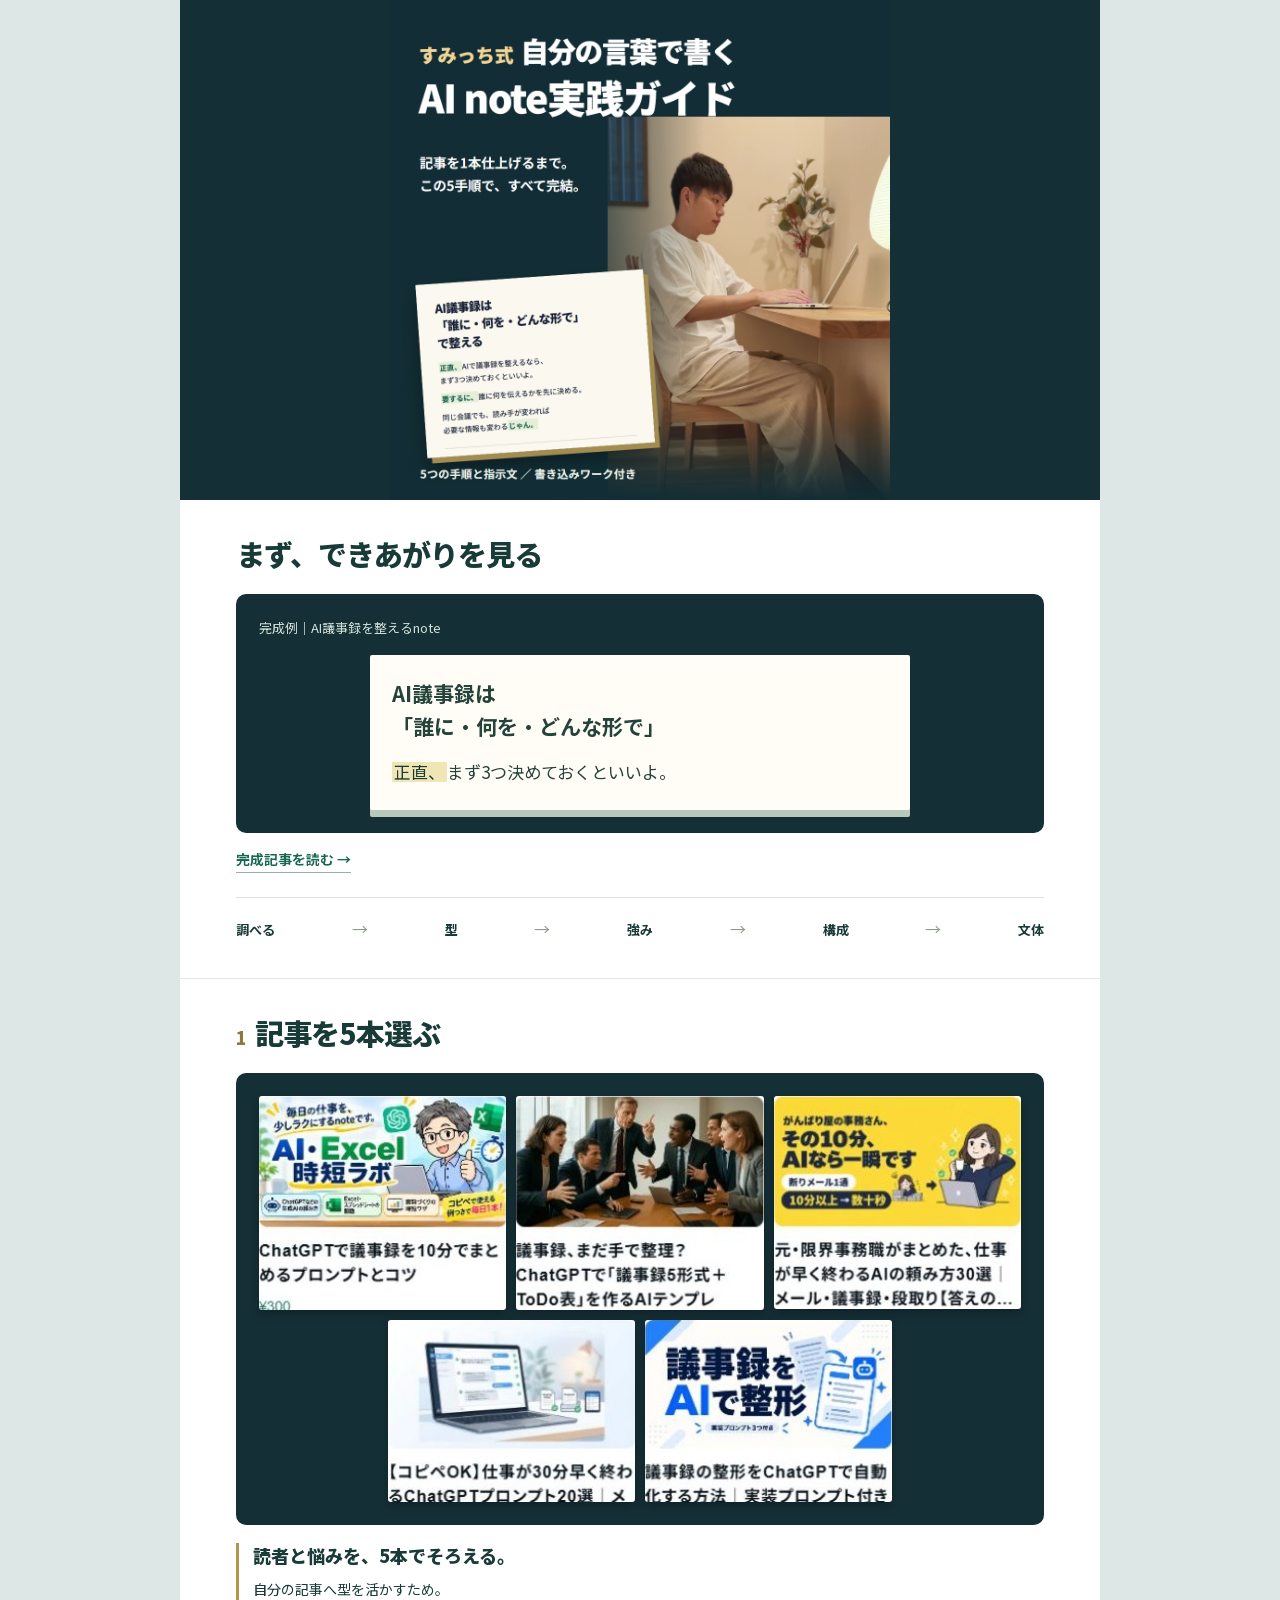
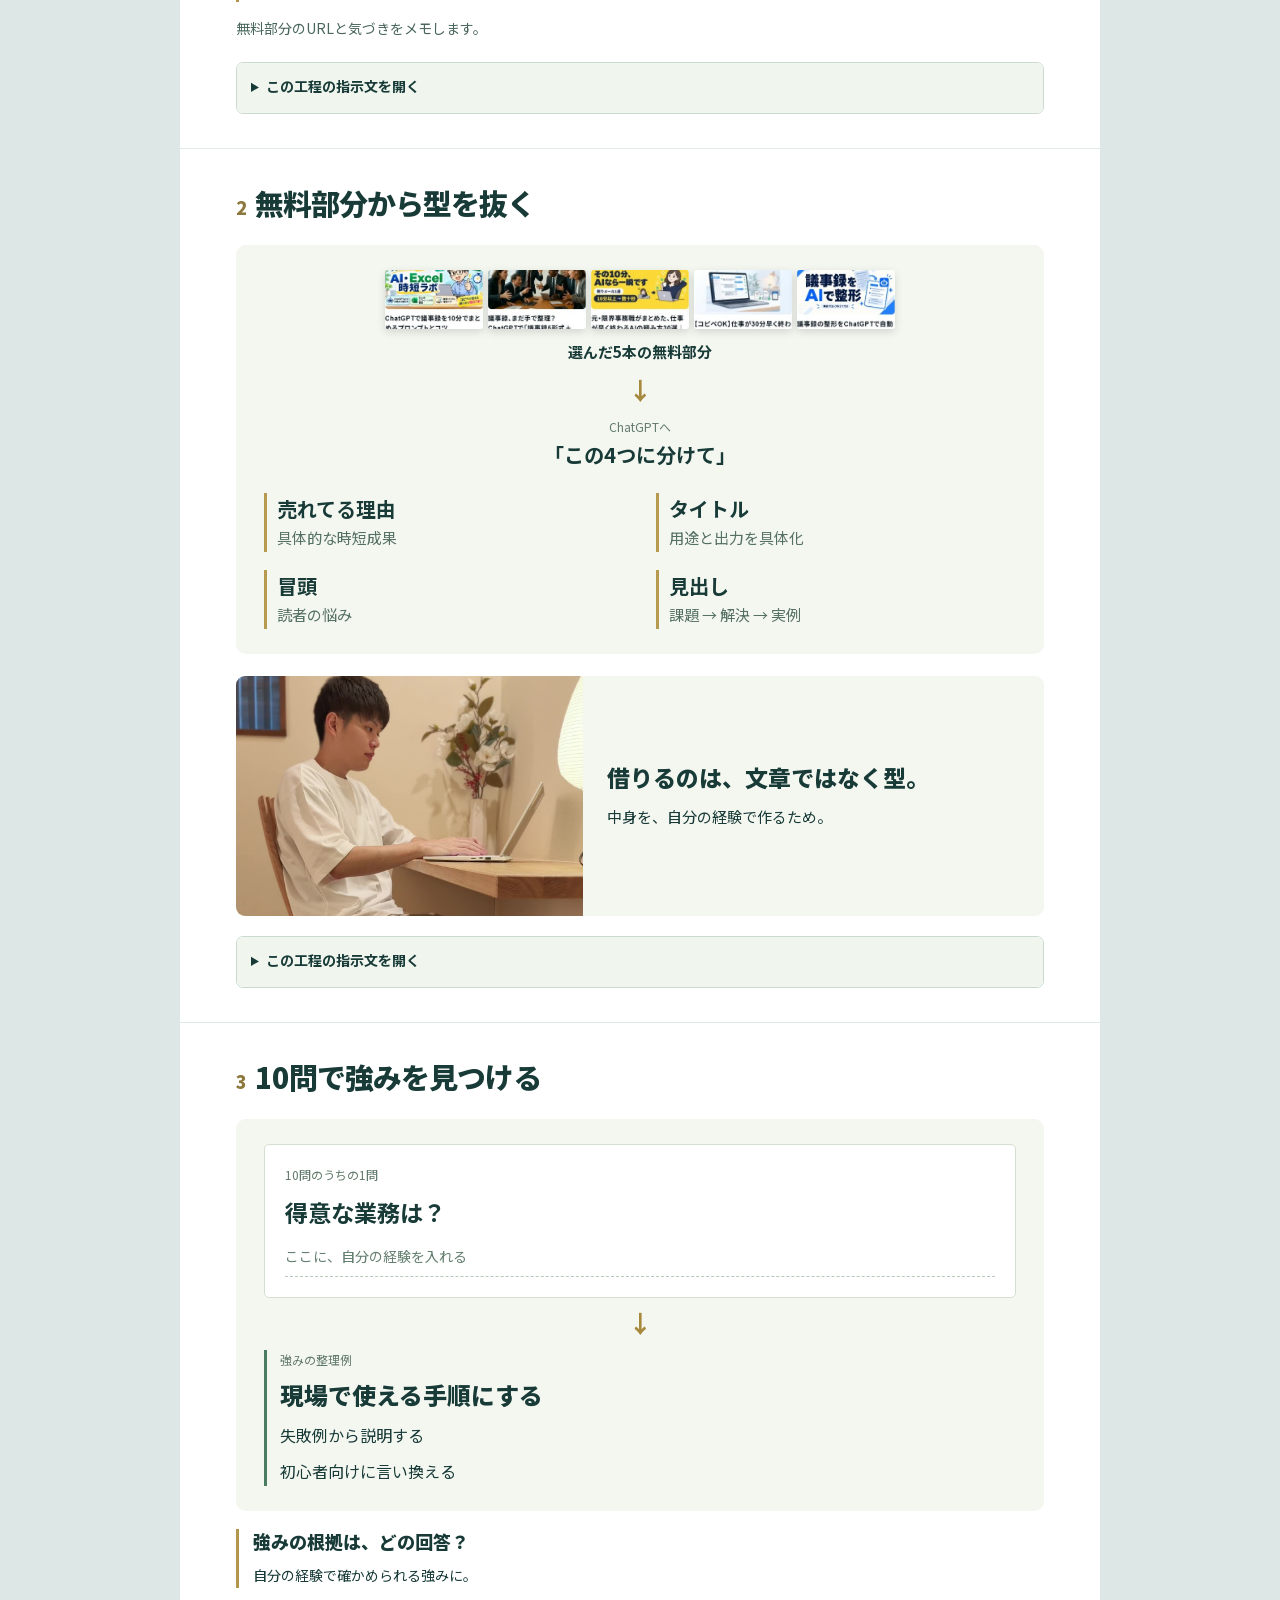
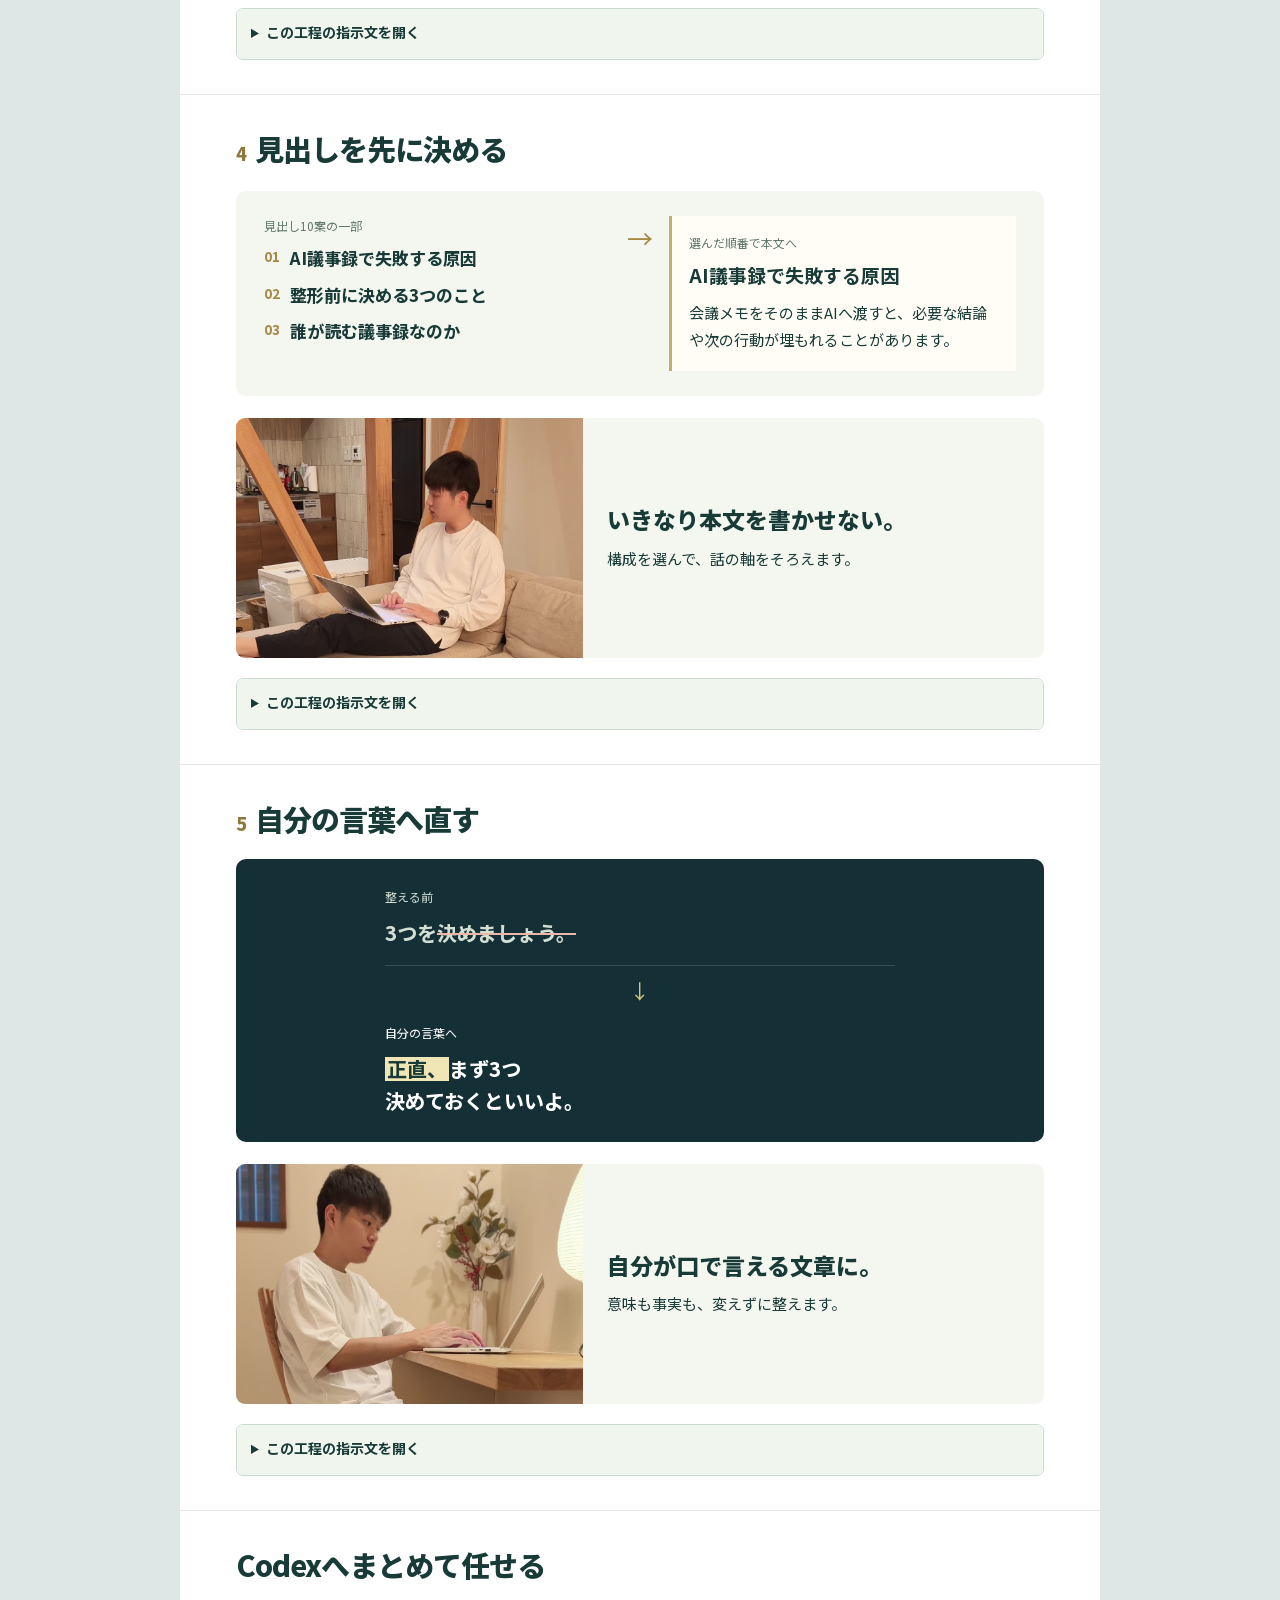
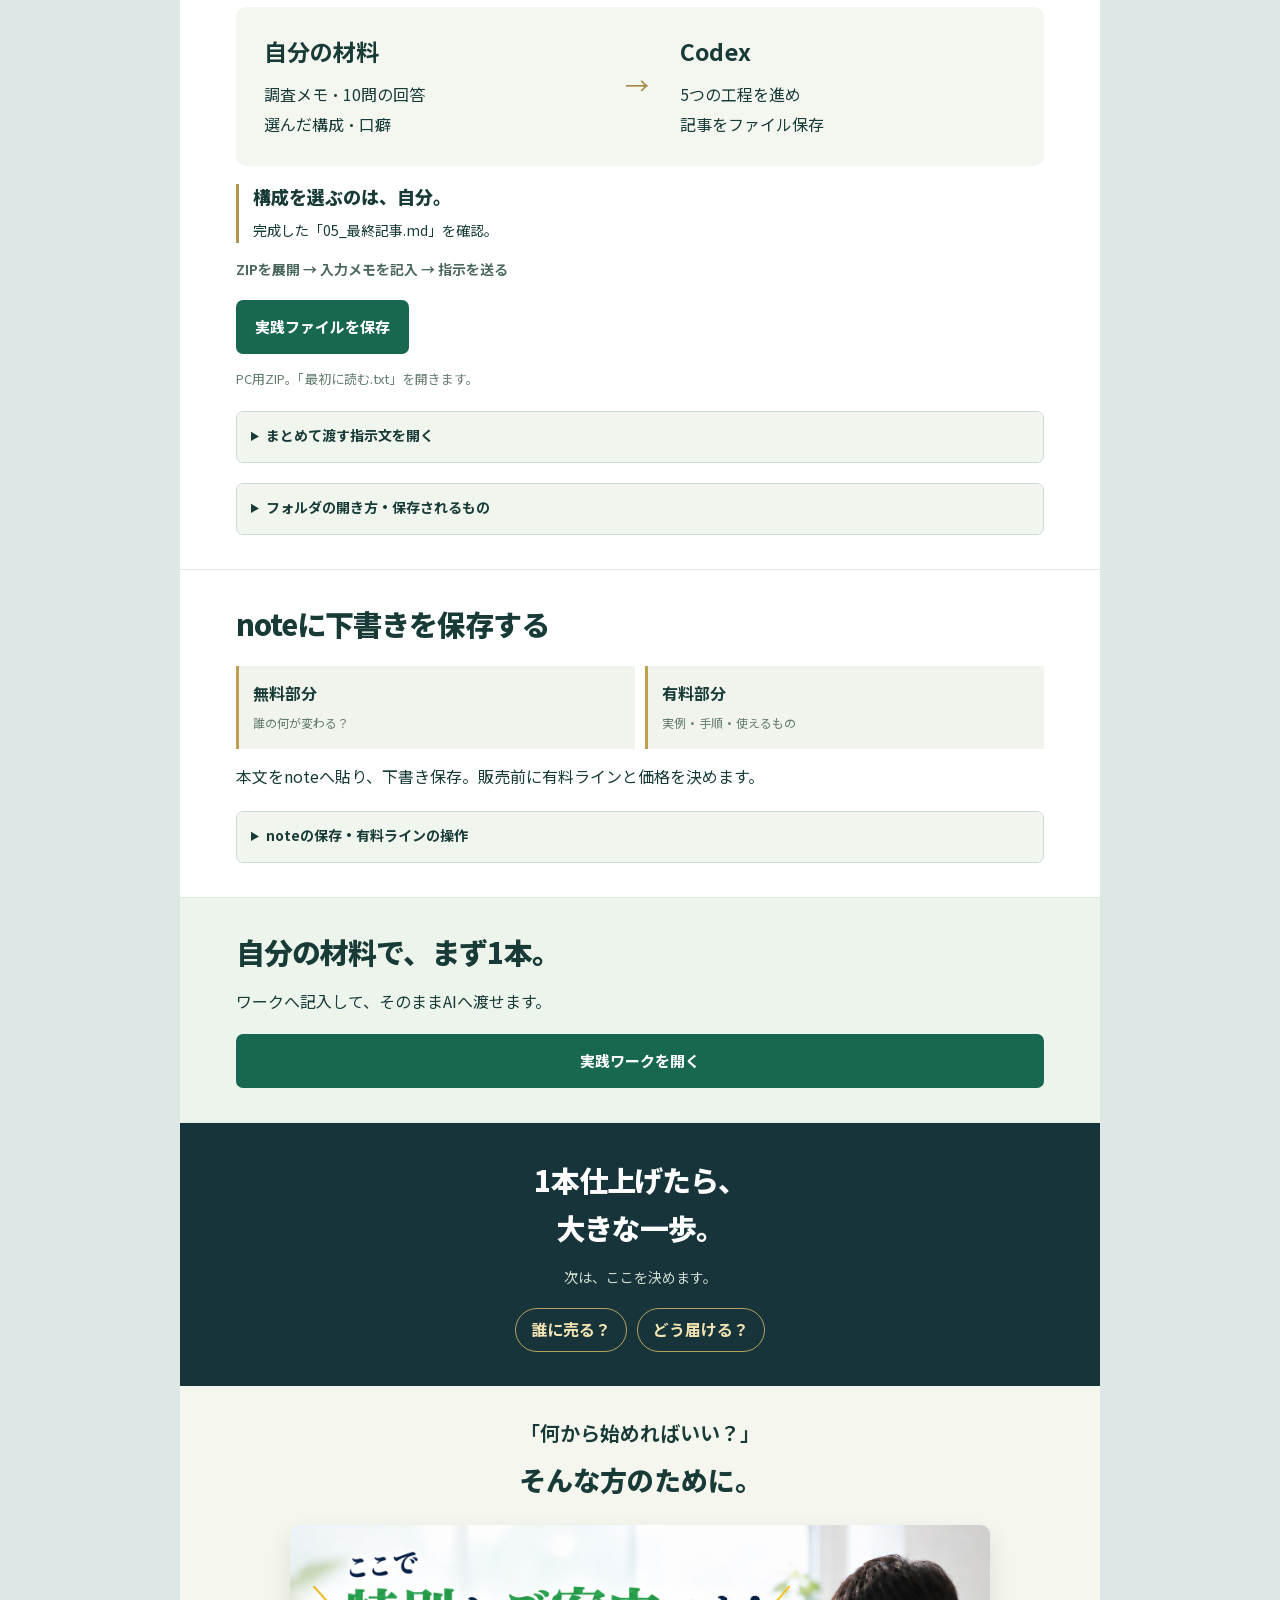
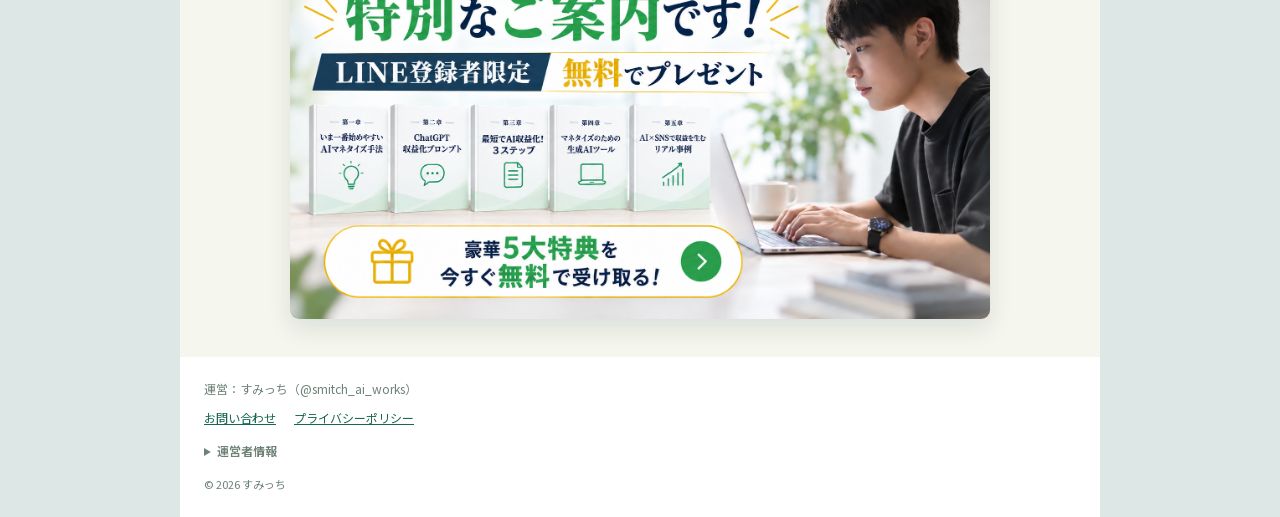
==== index.html @ 6fdc157e "Publish AI note practice guide" ====
<!DOCTYPE html><html lang="ja"><head><meta charset="utf-8"><meta name="viewport" content="width=device-width,initial-scale=1"><title>すみっち式 自分の言葉で書くAI note実践ガイド</title><link rel="stylesheet" href="style.css"></head><body><main><header class="cover"><h1>すみっち式 自分の言葉で書くAI note実践ガイド</h1><img src="assets/cover.png" width="1080" height="1080" alt="すみっち式 自分の言葉で書くAI note実践ガイド。本人の作業写真と同じ完成記事の見本"></header>
<section id="result"><h2>まず、できあがりを見る</h2><div class="diagram"><div class="figure-title">完成例｜AI議事録を整えるnote</div><div class="paper"><h3>AI議事録は<br>「誰に・何を・どんな形で」</h3><p><mark>正直、</mark>まず3つ決めておくといいよ。</p></div></div><a href="example.html" class="text-link">完成記事を読む →</a><div class="route"><b>調べる</b><i>→</i><b>型</b><i>→</i><b>強み</b><i>→</i><b>構成</b><i>→</i><b>文体</b></div></section>
<section id="step1"><h2><span>1</span>記事を5本選ぶ</h2><div class="diagram"><div class="covers"><img src="assets/note_1.jpg" alt="調査したnote記事1の公開部分" loading="lazy"><img src="assets/note_2.jpg" alt="調査したnote記事2の公開部分" loading="lazy"><img src="assets/note_3.jpg" alt="調査したnote記事3の公開部分" loading="lazy"><img src="assets/note_4.jpg" alt="調査したnote記事4の公開部分" loading="lazy"><img src="assets/note_5.jpg" alt="調査したnote記事5の公開部分" loading="lazy"></div></div><p class="decision"><strong>読者と悩みを、5本でそろえる。</strong><span>自分の記事へ型を活かすため。</span></p><p class="instruction">無料部分のURLと気づきをメモします。</p><details class="prompt"><summary>この工程の指示文を開く</summary><div><pre id="prompt1">誰の、どんな悩みを扱うかを決め、noteで同じ悩みを扱う記事を5本探してください。無料で公開されているタイトル・導入・見出しを確認し、URLと、読者に約束している変化を1行ずつメモしてください。本文の言い回しや有料部分は転用しません。

読者：【誰に向けた記事か】
悩み：【一つに絞る】
テーマ：【自分が書けること】

販売件数が公開されていなければ「売れている」とは断定せず、価格表示・反応・読者の悩みなど観察できた事実を分けてください。</pre><button class="copy" data-copy="prompt1">指示文をコピー</button></div></details></section>
<section id="step2"><h2><span>2</span>無料部分から型を抜く</h2><div class="visual-flow">
   <div class="source-flow"><div class="source-strip" aria-label="選んだ5本"><img src="assets/note_1.jpg" alt=""><img src="assets/note_2.jpg" alt=""><img src="assets/note_3.jpg" alt=""><img src="assets/note_4.jpg" alt=""><img src="assets/note_5.jpg" alt=""></div><b>選んだ5本の無料部分</b></div>
   <div class="flow-down" aria-hidden="true">↓</div><div class="request-line"><small>ChatGPTへ</small><strong>「この4つに分けて」</strong></div>
   <div class="type-grid"><div><b>売れてる理由</b><span>具体的な時短成果</span></div><div><b>タイトル</b><span>用途と出力を具体化</span></div><div><b>冒頭</b><span>読者の悩み</span></div><div><b>見出し</b><span>課題 → 解決 → 実例</span></div></div></div><figure class="opinion desk"><img src="assets/work_desk.jpg" alt="PCで入力を進める本人の撮影素材" loading="lazy"><figcaption><strong>借りるのは、文章ではなく型。</strong><p>中身を、自分の経験で作るため。</p></figcaption></figure><details class="prompt"><summary>この工程の指示文を開く</summary><div><pre id="prompt2">以下は、同じ読者の悩みを扱うnote5本の無料公開部分のメモです。文章は転用せず、①売れていると考えられる理由（確認できる事実と仮説を分ける）②タイトル③冒頭④見出し、の順で「伝え方の型」を整理してください。

各項目に、そう判断した元の記事を対応づけてください。情報が足りない項目は不明のままにします。最後に、5本で共通する型と、自分の記事で試すなら何を残すかを1案にまとめてください。

【ここに5本のURL・タイトル・無料部分の自分のメモを入れる】</pre><button class="copy" data-copy="prompt2">指示文をコピー</button></div></details></section>
<section id="step3"><h2><span>3</span>10問で強みを見つける</h2><div class="visual-flow">
   <div class="question-example"><small>10問のうちの1問</small><strong>得意な業務は？</strong><div class="answer-space">ここに、自分の経験を入れる</div></div>
   <div class="flow-down" aria-hidden="true">↓</div><div class="strength-result"><small>強みの整理例</small><strong>現場で使える手順にする</strong><span>失敗例から説明する</span><span>初心者向けに言い換える</span></div></div><p class="decision"><strong>強みの根拠は、どの回答？</strong><span>自分の経験で確かめられる強みに。</span></p><details class="prompt"><summary>この工程の指示文を開く</summary><div><pre id="prompt3">私の経歴と得意なことについて、具体的に答えやすい質問を10個出してください。まだ強みや実績は作らず、質問だけを出してください。

私が10個に回答した後、記事にできる独自の強みを3つ、根拠になった回答番号と一緒に整理してください。その強みで、どんな読者のどんな悩みを扱えるかも添えてください。未回答の経歴・成果・失敗・感情を補わず、不足は質問してください。</pre><button class="copy" data-copy="prompt3">指示文をコピー</button></div></details></section>
<section id="step4"><h2><span>4</span>見出しを先に決める</h2><div class="visual-flow">
   <div class="outline-flow"><div class="outline-list"><small>見出し10案の一部</small><ol><li>AI議事録で失敗する原因</li><li>整形前に決める3つのこと</li><li>誰が読む議事録なのか</li></ol></div><div class="flow-arrow" aria-hidden="true">→</div><div class="article-snippet"><small>選んだ順番で本文へ</small><h3>AI議事録で失敗する原因</h3><p>会議メモをそのままAIへ渡すと、必要な結論や次の行動が埋もれることがあります。</p></div></div></div><figure class="opinion sofa"><img src="assets/work_sofa.jpg" alt="PCに向かい内容を確認する本人の撮影素材" loading="lazy"><figcaption><strong>いきなり本文を<span class="no-break">書かせない。</span></strong><p>構成を選んで、話の軸をそろえます。</p></figcaption></figure><details class="prompt"><summary>この工程の指示文を開く</summary><div><pre id="prompt4">②で整理した型と、③で私の回答から抽出した強みを使い、【テーマ】の記事の見出し案を10個出してください。読者は【読者】、解決したい悩みは【悩み】です。今は本文を書かないでください。

私が採用する見出しと順序を返した後、その構成を変えずに本文を作ってください。事実が足りないところは質問し、体験・数字・発言を作らないでください。無料で読める導入では、誰の何が変わる記事かを伝え、有料部分には実践に使う具体物・手順・確認方法を置いてください。

【②の型】
【③の強みと根拠】</pre><button class="copy" data-copy="prompt4">指示文をコピー</button></div></details></section>
<section id="step5"><h2><span>5</span>自分の言葉へ直す</h2><div class="diagram"><div class="edit-example"><div><small>整える前</small><p>3つを<del>決めましょう。</del></p></div><span aria-hidden="true">↓</span><div><small>自分の言葉へ</small><p><mark>正直、</mark>まず3つ<br>決めておくといいよ。</p></div></div></div><figure class="opinion check"><img src="assets/work_check.jpg" alt="PCへ向かい言葉を見直す場面に用いる本人の撮影素材" loading="lazy"><figcaption><strong>自分が口で言える文章に。</strong><p>意味も事実も、変えずに整えます。</p></figcaption></figure><details class="prompt"><summary>この工程の指示文を開く</summary><div><pre id="prompt5">次の記事から「〜しましょう」「いかがでしたか」など、定型的に聞こえる表現を抜き出してください。元の意味と事実は変えず、友達に話すような自然な言い方へ直してください。

次に、私が普段使う口癖を自然な場所へ加えてください。すべてを無理に詰め込まず、言い方を直した場所と、意味が変わっていない理由を別に示してください。新しい経歴・体験・成果は追加しません。

口癖1：【自分の言い方】
口癖2：【自分の言い方】
口癖3：【自分の言い方】

【本文をここに貼る】</pre><button class="copy" data-copy="prompt5">指示文をコピー</button></div></details></section>
<section id="automate"><h2>Codexへまとめて任せる</h2><div class="visual-flow"><div class="handoff"><div><b>自分の材料</b><span>調査メモ・10問の回答<br>選んだ構成・口癖</span></div><i aria-hidden="true">→</i><div><b>Codex</b><span>5つの工程を進め<br>記事をファイル保存</span></div></div></div><p class="decision"><strong>構成を選ぶのは、自分。</strong><span>完成した「05_最終記事.md」を確認。</span></p><p class="instruction"><b>ZIPを展開 → 入力メモを記入 → 指示を送る</b></p><a href="downloads/note_practice_files.zip" download="" class="button">実践ファイルを保存</a><p class="small">PC用ZIP。「最初に読む.txt」を開きます。</p><details class="prompt"><summary>まとめて渡す指示文を開く</summary><div><pre id="codex">このフォルダの入力メモ.mdとプロンプト5本を使い、noteの記事を1本、Markdownで作ってください。
最初に入力メモを読み、不足する事実を質問してください。調査メモ→型の整理→回答から強み3つ→見出し10個→私が構成を選ぶ→本文→文体調整、の順に進めます。
構成の選択前は本文に進まないでください。私が採用した構成を返したら、その構成で最後まで仕上げてください。
私の経歴・体験・数字・実績・口癖は作らず、記事の文章を他者から転載しないでください。
出力フォルダに 01_型.md、02_強み.md、03_構成.md、04_本文.md、05_最終記事.md、確認事項.md を保存してください。
確認事項には出典と、私が確認する点を分けて残してください。未確認点を本文の事実として断定しないでください。
noteやSNSへの投稿、公開、外部送信、課金は行わず、ローカル保存までで止めてください。</pre><button class="copy" data-copy="codex">指示文をコピー</button></div></details><details class="prompt"><summary>フォルダの開き方・保存されるもの</summary><div><ol><li>下の「実践ファイルを保存」からZIPを保存し、展開します。</li><li>ChatGPTのデスクトップアプリでローカルプロジェクトを作り、展開したフォルダを追加します。</li><li>そのプロジェクトで新しいチャットを開き、入力メモを記入してから「まとめて渡す指示文」を送ります。</li></ol><p>構成案が出たら、採用する見出しと順序を返します。完成後はフォルダ内の「05_最終記事.md」を開いて確認します。</p><a href="https://learn.chatgpt.com/docs/projects" target="_blank" rel="noopener">公式OpenAIドキュメント：ローカルプロジェクト</a><p class="file-list">01_型.md ／ 02_強み.md ／ 03_構成.md ／ 04_本文.md ／ 05_最終記事.md</p></div></details></section>
<section id="save"><h2>noteに下書きを保存する</h2><div class="typed"><div><b>無料部分</b><small>誰の何が変わる？</small></div><div><b>有料部分</b><small>実例・手順・<span class="no-break">使えるもの</span></small></div></div><p>本文をnoteへ貼り、下書き保存。販売前に有料ラインと価格を決めます。</p><details class="prompt"><summary>noteの保存・有料ラインの操作</summary><div><div class="links"><a href="https://www.help-note.com/hc/ja/articles/360009035633" target="_blank" rel="noopener">note：下書き保存</a><a href="https://www.help-note.com/hc/ja/articles/360008882894" target="_blank" rel="noopener">note：有料ラインの設定</a></div></div></details></section>
<section id="close" class="close"><h2>自分の材料で、まず1本。</h2><p>ワークへ記入して、そのままAIへ渡せます。</p><a href="work.html" class="button">実践ワークを開く</a><div id="status" role="status" aria-live="polite"></div></section><section id="line-next" class="line-next"><div class="next-gap"><h2>1本仕上げたら、<br>大きな一歩。</h2><p>次は、ここを決めます。</p><div class="next-questions"><span>誰に売る？</span><span>どう届ける？</span></div></div><div class="next-offer"><p class="next-voice">「何から始めればいい？」</p><h3>そんな方のために。</h3><a class="line-banner" href="https://sub.aione.co.jp/line/open/Iu0m3ReMw97D?mtid=PxeHUC98TlGc" target="_blank" rel="noopener" aria-label="AIマネタイズの教科書の案内を見る"><img src="assets/line-textbook-current.png" alt="AIマネタイズの教科書・特別なご案内" loading="lazy"></a></div></section></main><footer class="site-footer"><p>運営：すみっち（@smitch_ai_works）</p><nav><a href="https://www.instagram.com/smitch_ai_works/" target="_blank" rel="noopener">お問い合わせ</a><a href="privacy.html">プライバシーポリシー</a></nav><details><summary>運営者情報</summary><div><p>お問い合わせは、上のInstagramアカウントのDMへお願いします。</p><p>本ページは手順の解説であり、収益を保証するものではありません。成果は個人の状況により異なります。</p><p>外部サービスの条件・規約等は変更される場合があります。利用前に各サービスの公式情報をご確認ください。</p></div></details><small>© 2026 すみっち</small></footer><script src="app.js"></script></body></html>
---- style.css ----
@font-face{font-family:Noto;src:url(assets/NotoSansJP-VF.ttf);font-weight:100 900;font-display:swap}
*{box-sizing:border-box}html{scroll-behavior:smooth}body{margin:0;background:#dce7e6;color:#183b38;font:400 16px/1.75 Noto,"Yu Gothic",sans-serif}img{display:block;max-width:100%;height:auto}h1,h2,h3,p,figure{margin:0}a{color:#176751}button,a,summary{touch-action:manipulation}button{font:inherit}main,footer{max-width:680px;margin:auto;background:#fff}section{padding:32px 24px;border-bottom:1px solid #e3eae3}h2{font-size:25px;line-height:1.45;font-weight:850;letter-spacing:-.035em}h2>span{color:#8d783d;font-size:18px;margin-right:9px}h3{font-size:20px;line-height:1.55}p{margin-top:14px}.cover h1{position:absolute;clip-path:inset(50%);font-size:1px}.cover img{width:100%}.no-break{white-space:nowrap}.small{font-size:13px;color:#657e72}.instruction{font-size:14px;line-height:1.8;color:#49665b}.instruction b{font-weight:650}.decision{margin-top:18px;padding-left:14px;border-left:3px solid #b2964c}.decision strong{display:block;font-size:18px;font-weight:850;line-height:1.55}.decision>span{display:block;font-size:14px;line-height:1.8;margin-top:6px}.diagram{margin-top:18px;background:#152f36;border-radius:10px;padding:23px;overflow:hidden}.figure-title{font-size:13px;color:#d1e0d7;margin-bottom:15px}.paper{background:#fffdf5;color:#24433b;box-shadow:0 7px 0 #b8c8bb;padding:22px;max-width:540px;margin:auto;border-radius:2px}.paper h3{font-size:21px;line-height:1.6}.paper p{font-size:17px}mark{background:#f0e5b4;color:#183b38;padding:0 2px}.text-link{display:inline-block;margin-top:15px;font-size:14px;font-weight:650;text-decoration:none;border-bottom:1px solid #97b1a3}.route{display:flex;justify-content:space-between;align-items:center;gap:6px;margin-top:24px;border-top:1px solid #dbe5da;padding-top:18px}.route b{font-size:13px}.route i{font-style:normal;color:#8d9b89}.covers{display:grid;grid-template-columns:repeat(6,1fr);gap:10px}.covers img{grid-column:span 2;width:100%;border-radius:3px;box-shadow:0 4px 10px #0004}.covers img:nth-child(4){grid-column:2/span 2}.covers img:nth-child(5){grid-column:4/span 2}.prompt{border:1px solid #cadad3;border-radius:7px;margin-top:20px;overflow:hidden}.prompt summary{cursor:pointer;min-height:50px;padding:12px 14px;font-size:14px;font-weight:700;background:#f0f5ee}.prompt>div{padding:16px}.prompt pre{font:14px/1.85 Noto,sans-serif;white-space:pre-wrap;overflow-wrap:anywhere;max-height:380px;overflow:auto;margin:0 0 14px}.prompt ol{margin:0;padding-left:1.5em;font-size:14px}.prompt li+li{margin-top:9px}.copy,.button{border:0;border-radius:7px;background:#176751;color:#fff;padding:14px 19px;display:inline-block;font-weight:750;font-size:15px;cursor:pointer;text-decoration:none;text-align:center;min-height:50px}.button.secondary{background:#e9f1eb;color:#245844;border:1px solid #aec4b9}a.button{margin-top:18px}.visual-flow{margin-top:20px;background:#f4f6f0;padding:20px 18px;border-radius:10px}.source-flow{text-align:center}.source-flow b{display:block;margin-top:10px;font-size:15px}.source-strip{display:flex;justify-content:center;align-items:center;gap:5px}.source-strip img{width:calc(20% - 5px);max-width:98px;aspect-ratio:1.65;object-fit:cover;border-radius:3px;box-shadow:0 3px 8px #0002}.flow-down{text-align:center;color:#a7893d;line-height:1;margin:14px 0;font-size:24px;font-weight:800}.request-line{text-align:center}.request-line small{display:block;font-size:12px;color:#627a6e}.request-line strong{font-size:20px}.type-grid{display:grid;grid-template-columns:1fr 1fr;gap:15px 14px;margin-top:20px}.type-grid>div{border-left:3px solid #b69a50;padding-left:10px}.type-grid b{display:block;font-size:16px;line-height:1.6}.type-grid span{display:block;font-size:12px;line-height:1.8;color:#557064}.opinion{margin-top:22px;overflow:hidden;border-radius:9px;background:#f4f6f0}.opinion>img{width:100%;aspect-ratio:2/1;object-fit:cover;object-position:50% 15%}.opinion.sofa>img{object-position:50% 22%}.opinion.check>img{object-position:50% 17%}.opinion figcaption{padding:16px 18px 18px}.opinion strong{display:block;font-size:19px;font-weight:850;line-height:1.55}.opinion p{font-size:14px;margin-top:7px;line-height:1.85}.question-example{background:#fff;padding:16px;border:1px solid #d5dfcf;border-radius:5px}.question-example small,.strength-result small,.outline-list small,.article-snippet small{display:block;color:#627a6b;font-size:12px;margin-bottom:7px}.question-example strong{font-size:20px}.answer-space{border-bottom:1px dashed #b8c9ba;margin-top:12px;padding-bottom:6px;font-size:14px;color:#657f70}.strength-result{padding-left:13px;border-left:3px solid #4b7b61}.strength-result strong{display:block;font-size:20px;font-weight:850;line-height:1.5}.strength-result span{display:block;font-size:14px;margin-top:8px}.outline-flow{display:grid;grid-template-columns:1fr;gap:14px}.outline-list ol{list-style:none;padding:0;margin:0;counter-reset:item}.outline-list li{display:flex;gap:10px;font-size:15px;line-height:1.75;font-weight:750;margin-top:7px}.outline-list li:before{counter-increment:item;content:counter(item,decimal-leading-zero);color:#a58a45;font-size:13px;padding-top:2px}.flow-arrow{text-align:center;font-size:0;color:#a58a45}.flow-arrow:after{content:"↓";font-size:24px;line-height:1}.article-snippet{padding:17px;background:#fffdf5;border-left:3px solid #c6ad69}.article-snippet h3{font-size:17px}.article-snippet p{font-size:14px;line-height:1.8;margin-top:10px}.edit-example{max-width:510px;margin:auto}.edit-example>div:first-child{color:#d4dfd4;padding-bottom:16px;border-bottom:1px solid #ffffff26}.edit-example>div:last-child{padding:17px 0 2px;color:#fff}.edit-example small{font-size:12px}.edit-example p{font-size:20px;font-weight:750;line-height:1.6;margin-top:7px}.edit-example>span{display:block;text-align:center;font-size:20px;line-height:1;margin-top:15px;color:#d9c47b}.edit-example del{text-decoration-color:#ecb7a7}.handoff{display:grid;grid-template-columns:1fr 22px 1fr;gap:10px;align-items:center}.handoff b{font-size:17px;display:block}.handoff span{display:block;font-size:12px;line-height:1.9;margin-top:8px}.handoff i{font-size:24px;font-style:normal;color:#a58a45}.file-list{font-size:13px;overflow-wrap:anywhere}.typed{display:grid;grid-template-columns:1fr 1fr;gap:10px;margin-top:20px}.typed>div{background:#f0f4ed;border-left:3px solid #bd9f51;padding:14px}.typed b{display:block;font-size:16px}.typed small{font-size:12px;color:#62796b;display:block;line-height:1.8;margin-top:5px}.links{font-size:13px}.links a{display:block;margin:8px 0}.close{background:#edf4ec}.close .button{display:block}#status{min-height:0;font-size:13px;color:#28745d}.line-next{padding:0;border-bottom:0}.next-gap{padding:32px 24px;background:#17343a;color:#fff;text-align:center}.next-gap h2{font-size:26px;line-height:1.65}.next-gap p{font-size:14px;color:#cfddd1;margin-top:13px}.next-questions{display:flex;justify-content:center;gap:10px;flex-wrap:wrap;margin-top:18px}.next-questions span{border:1px solid #b6a263;color:#f2e3b2;border-radius:30px;font-size:16px;font-weight:700;padding:7px 15px}.next-offer{padding:27px 20px 30px;background:#f5f6ee;text-align:center}.next-voice{font-size:17px;font-weight:650;margin:0}.next-offer h3{font-size:24px;font-weight:850;margin-top:9px}.line-banner{display:block;position:relative;overflow:hidden;border-radius:9px;margin-top:23px;box-shadow:0 10px 23px #17343a1c}.line-banner img{width:100%}.line-banner:before{content:"";position:absolute;inset:0;pointer-events:none;background:linear-gradient(110deg,transparent 40%,#ffffff75 50%,transparent 60%);background-size:250% 100%;animation:shine 4s ease-in-out infinite}.line-banner:active{transform:scale(.99)}footer{padding:18px 24px;font-size:11px;color:#6d8276}:focus-visible{outline:3px solid #c5a248;outline-offset:4px}@keyframes shine{0%,35%{background-position:150% 0}75%,100%{background-position:-70% 0}}
@media(min-width:768px){main,footer{max-width:920px}.cover{background:#142f36}.cover img{max-width:500px;margin:auto}section{padding:34px 56px}h2{font-size:29px}.visual-flow{padding:25px 28px}.type-grid{gap:18px 32px}.type-grid b{font-size:20px}.type-grid span{font-size:15px}.opinion{display:grid;grid-template-columns:43% 1fr;align-items:center}.opinion>img{aspect-ratio:1.45;height:100%;min-height:200px;object-position:50% 18%}.opinion figcaption{padding:23px 24px}.opinion strong{font-size:23px}.opinion p{font-size:15px}.outline-flow{grid-template-columns:1fr 28px 1fr;gap:15px}.outline-list li{font-size:17px}.flow-arrow{font-size:26px}.flow-arrow:after{content:none}.article-snippet h3{font-size:19px}.article-snippet p{font-size:15px}.strength-result strong{font-size:24px}.strength-result span{font-size:16px}.question-example{padding:20px}.question-example strong{font-size:23px}.handoff{gap:25px;grid-template-columns:1fr 30px 1fr}.handoff b{font-size:23px}.handoff span{font-size:16px}.next-gap{padding:34px 56px}.next-gap h2{font-size:29px}.next-offer{padding:30px 56px 38px}.line-banner{max-width:700px;margin-left:auto;margin-right:auto}.next-voice{font-size:20px}.next-offer h3{font-size:27px}}
@media(max-width:350px){section{padding:28px 19px}h2{font-size:22px}.visual-flow{padding:18px 14px}.type-grid{gap:14px 10px}.type-grid b{font-size:15px}.type-grid span{font-size:12px}.decision strong{font-size:17px}.opinion strong{font-size:18px}.opinion figcaption{padding:15px}.typed>div{padding:11px}.typed b{font-size:15px}.next-gap h2{font-size:25px}.next-voice{font-size:16px}.handoff{gap:7px}.handoff b{font-size:16px}.handoff span{font-size:12px}.route b{font-size:12px}}
@media(prefers-reduced-motion:reduce){html{scroll-behavior:auto}.line-banner:before{animation:none;background:none}}
p,h2,h3,.decision strong,.decision>span,.opinion strong,.type-grid span,.typed small{text-wrap:pretty}
.site-footer{font-size:12px;padding:22px 24px}.site-footer p{margin:0}.site-footer nav{display:flex;flex-wrap:wrap;gap:8px 18px;margin:8px 0}.site-footer details{margin:12px 0}.site-footer summary{cursor:pointer;font-weight:650}.site-footer details>div{padding:10px 0;line-height:1.8}.site-footer details p+p{margin-top:8px}.site-footer small{font-size:11px}.policy{padding:32px 24px}.policy>h1{font-size:26px;line-height:1.5;margin-top:20px}.policy>section{padding:24px 0}.policy>section h2{font-size:19px;letter-spacing:0}.policy>section p{font-size:15px;line-height:1.9}.policy a{overflow-wrap:anywhere}
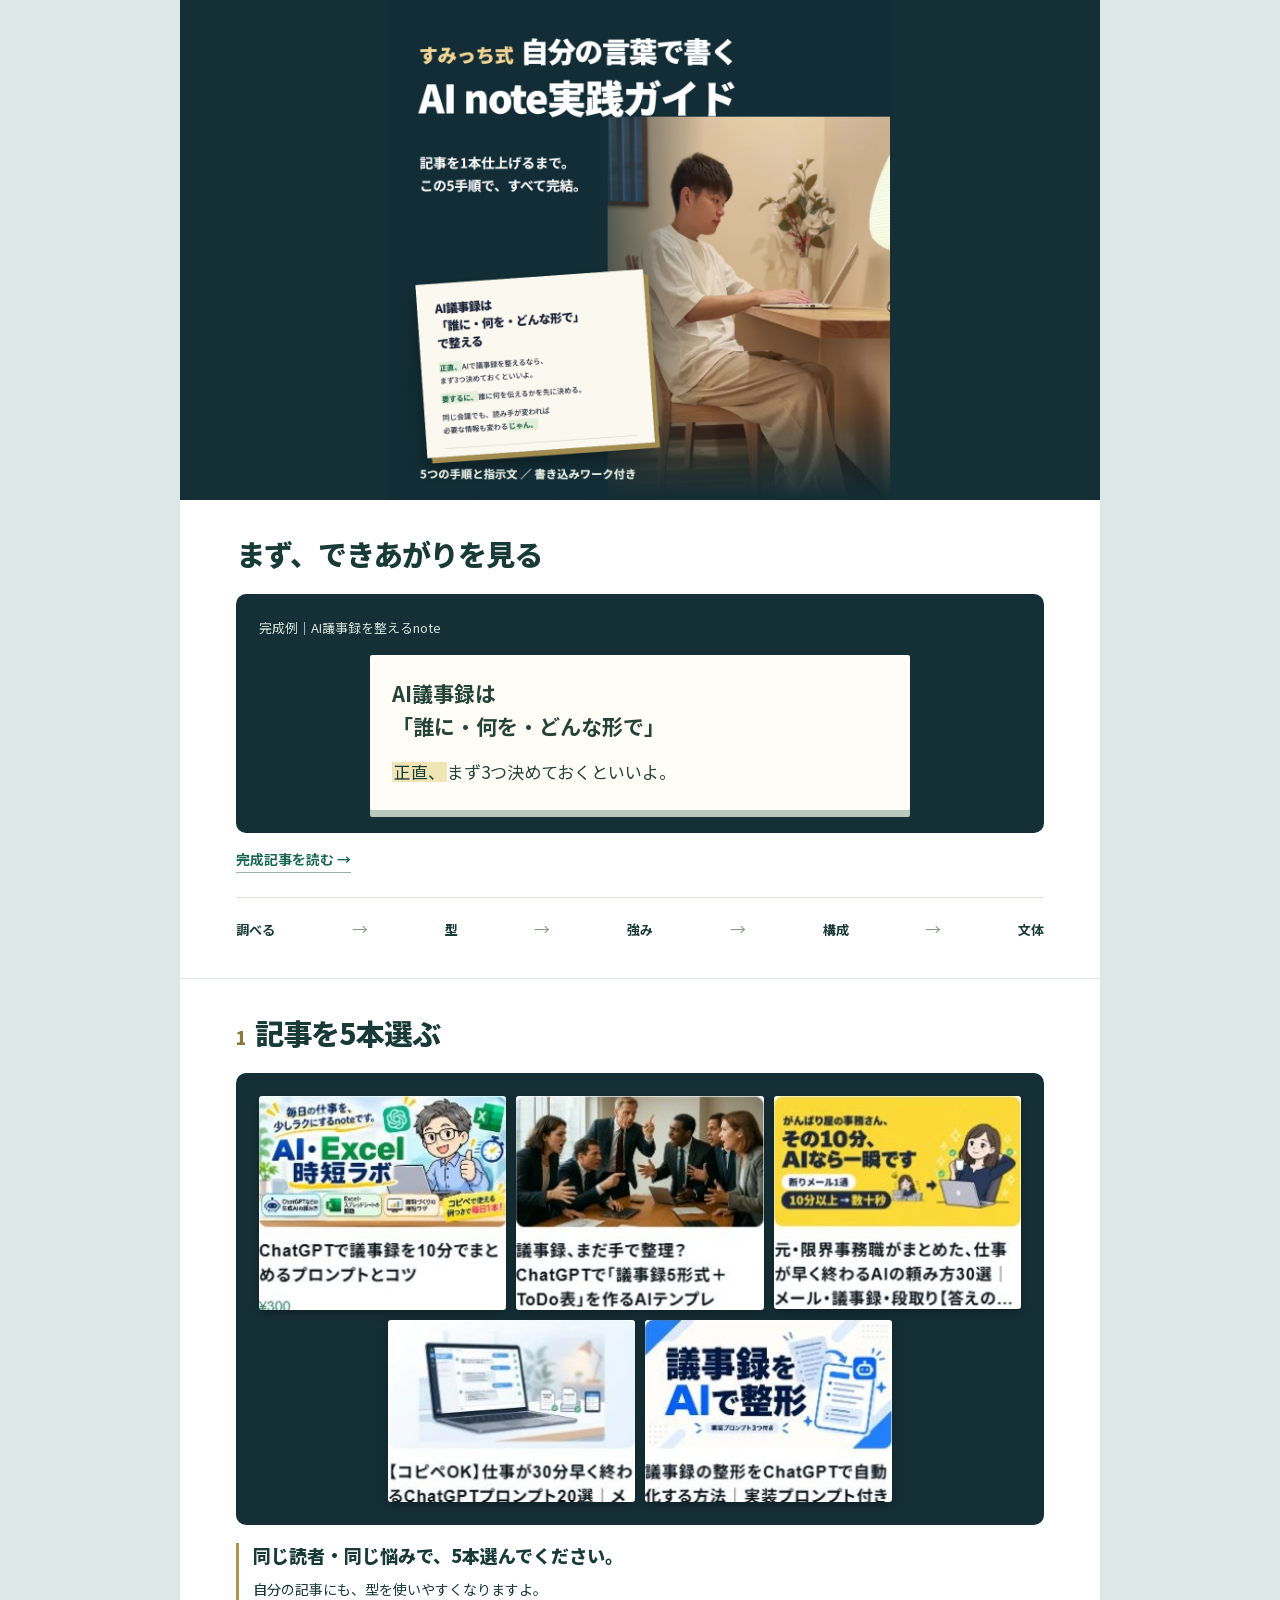
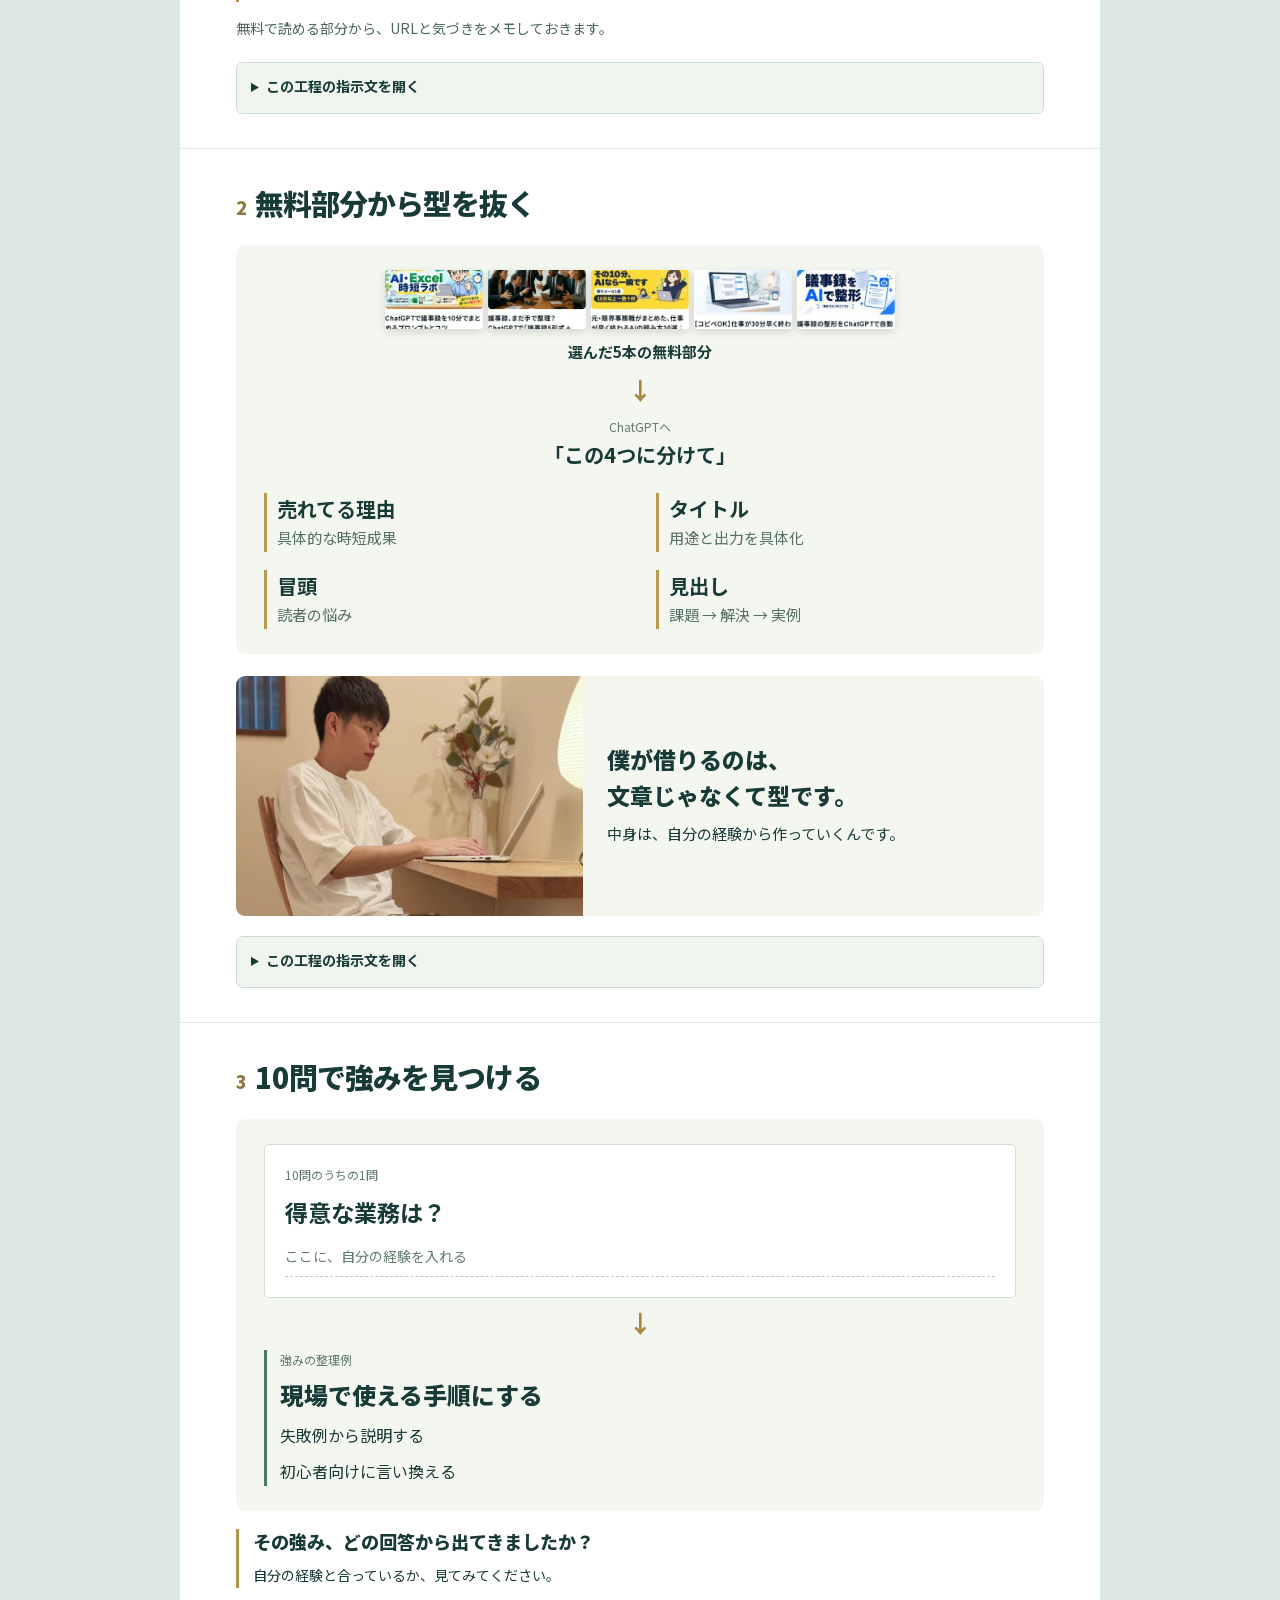
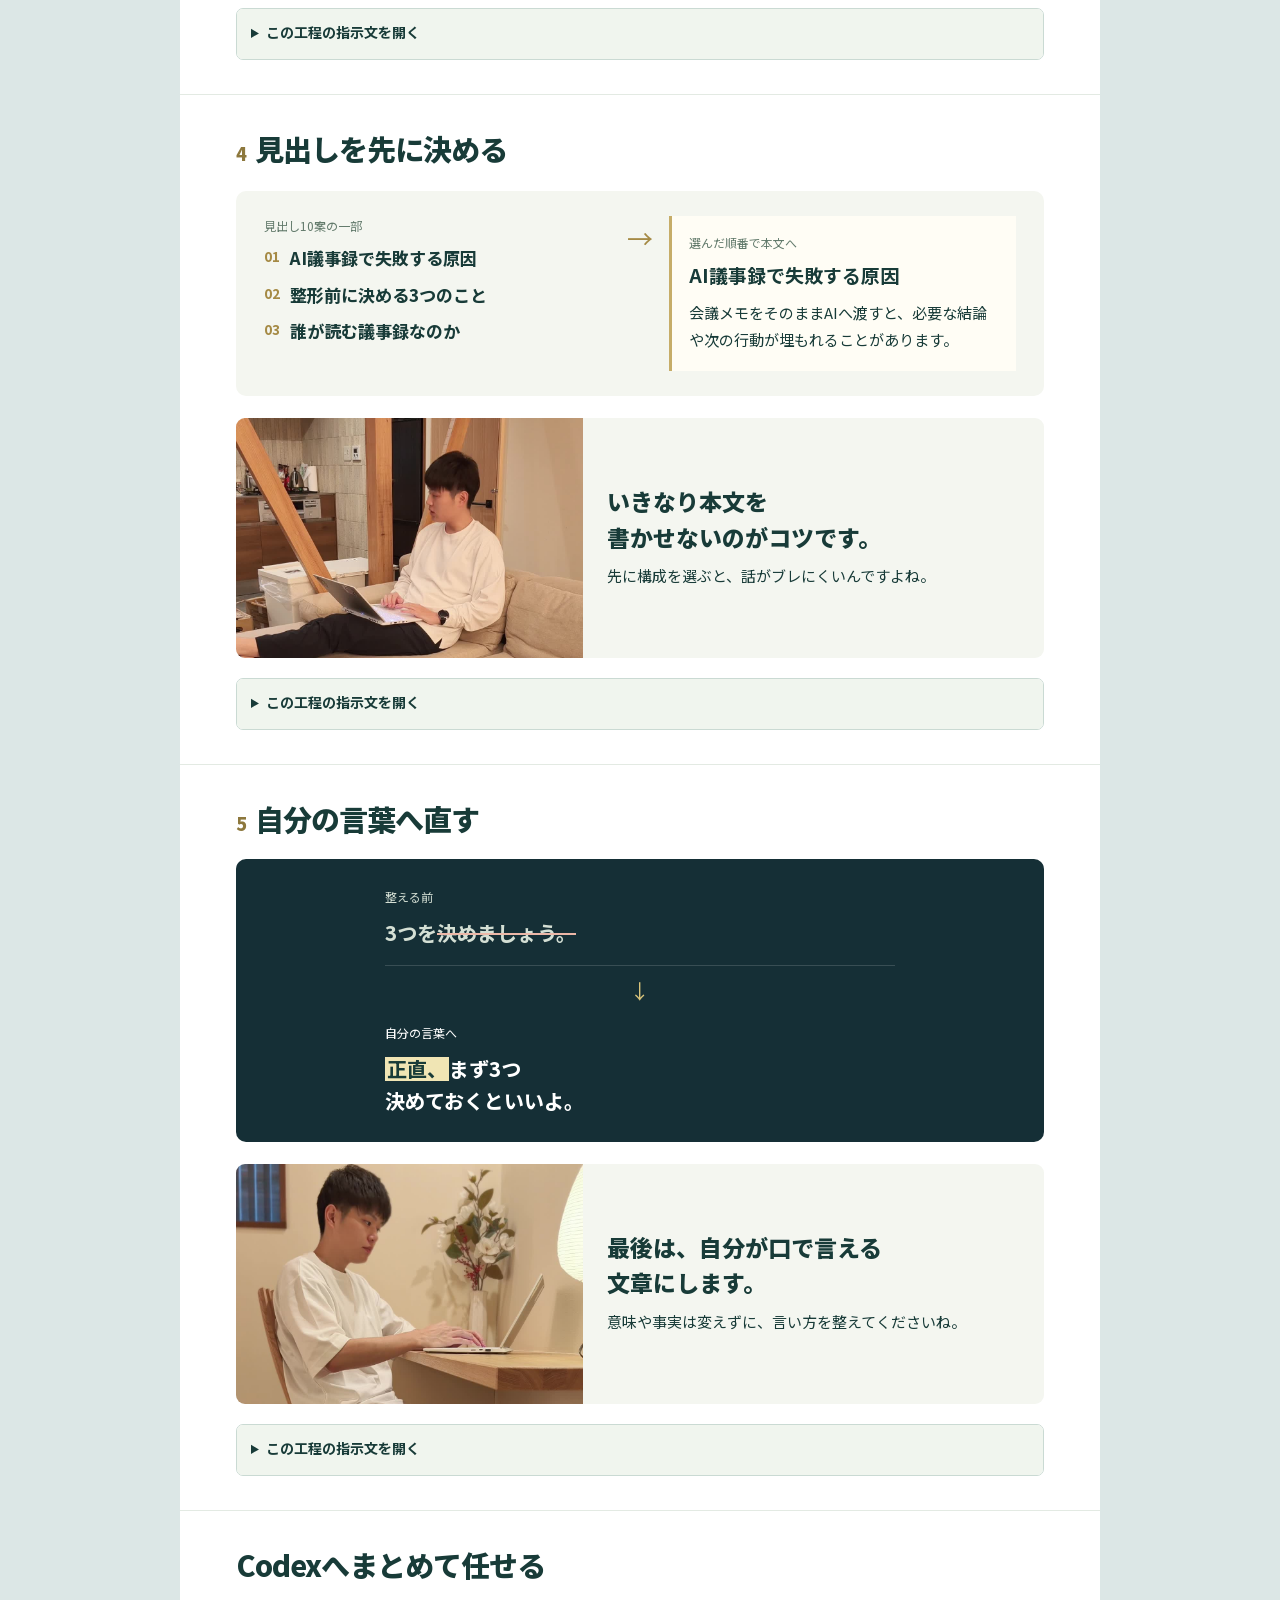
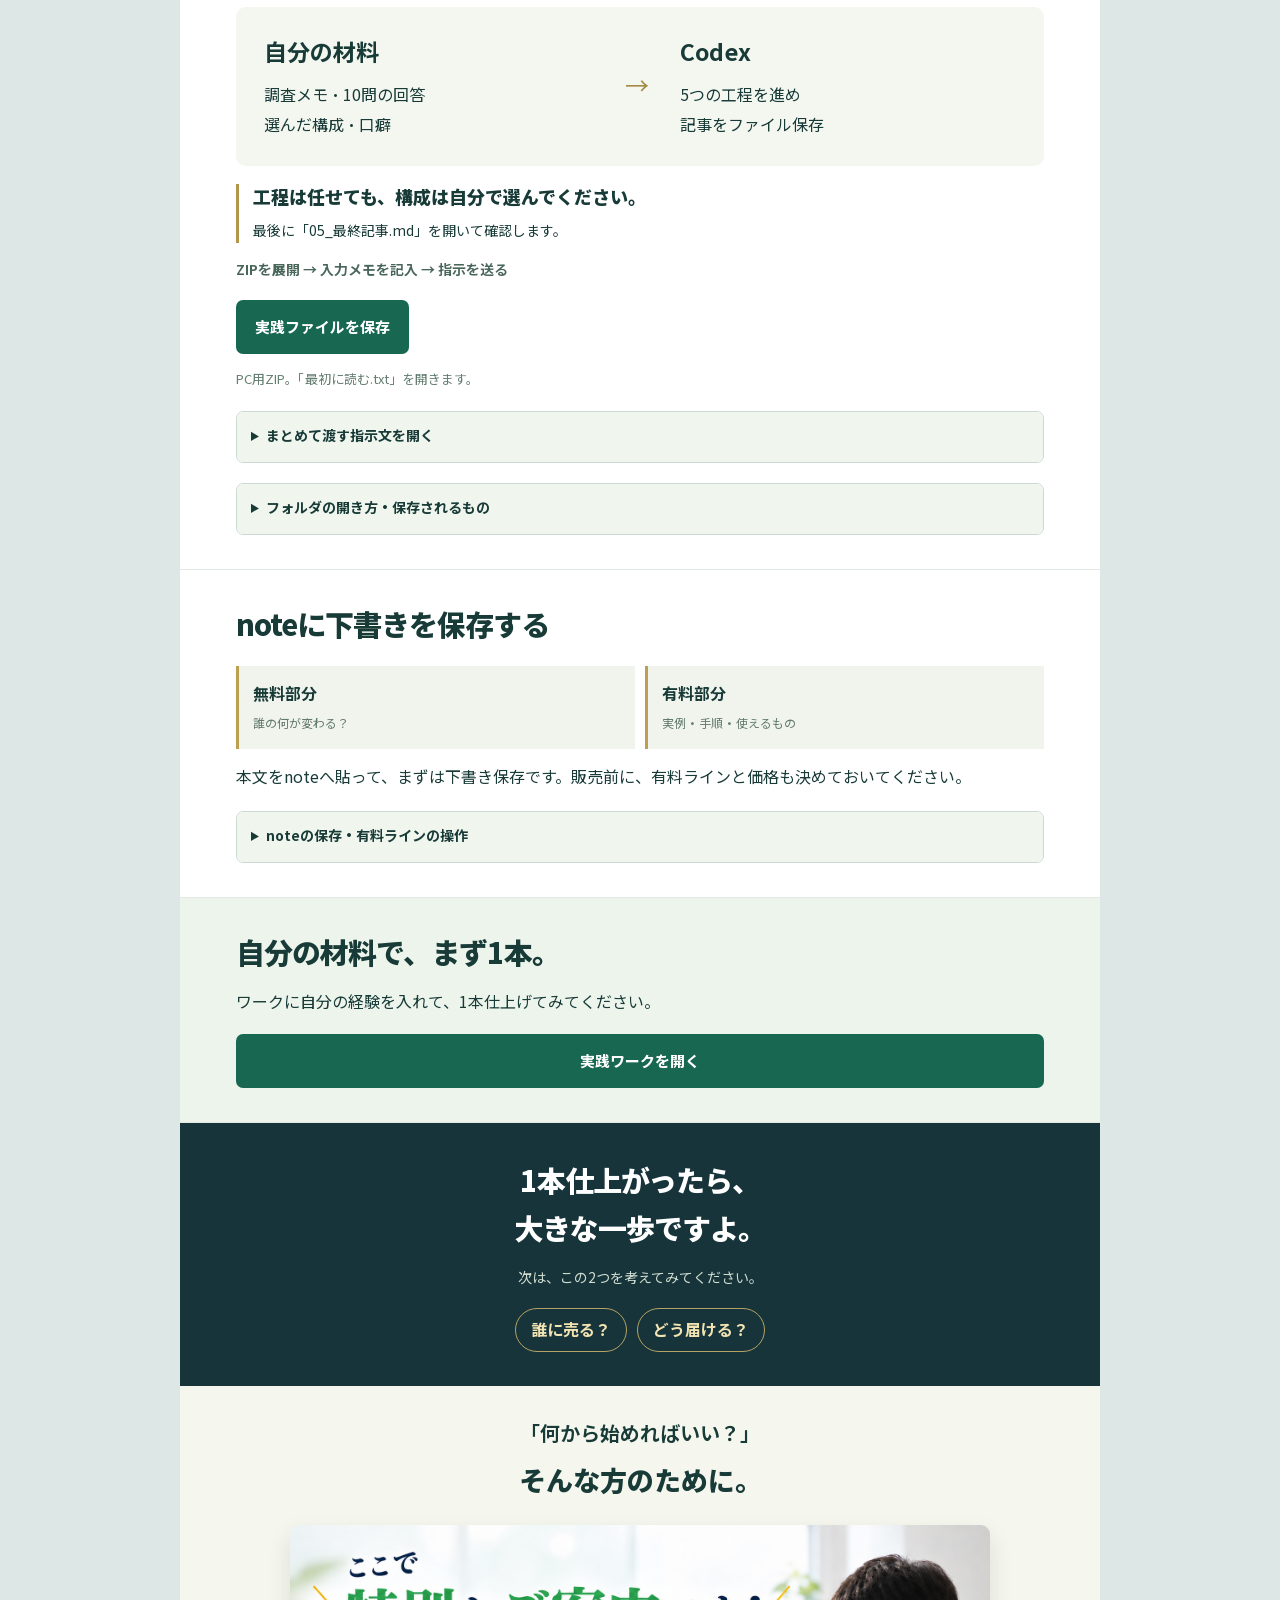
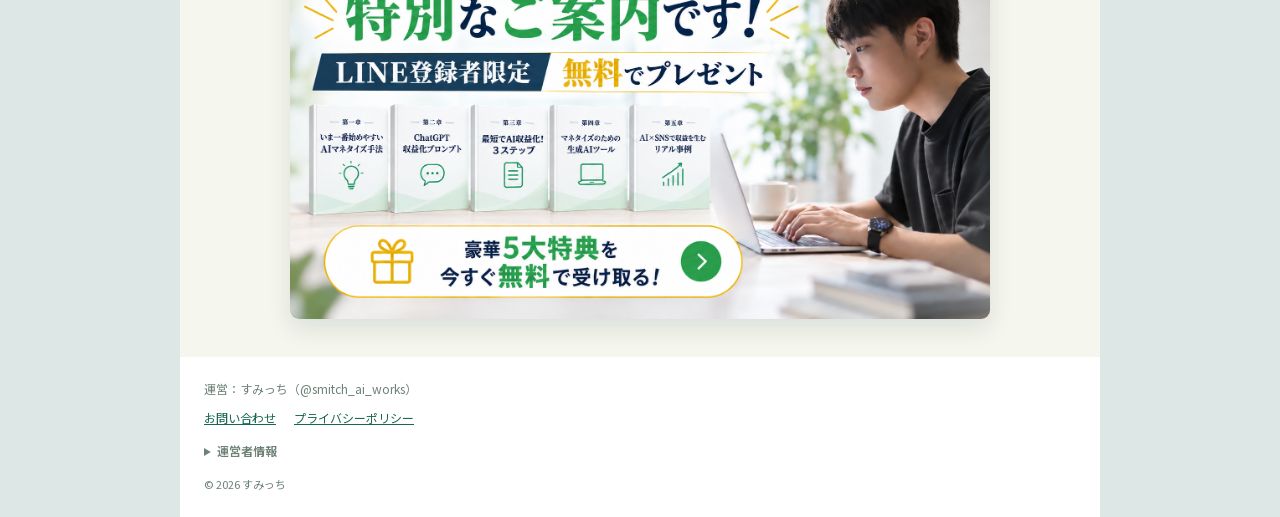
==== commit bcadf47c: "Match guide wording to owner's voice" ====
--- a/index.html
+++ b/index.html
@@ -1,6 +1,6 @@
 <!DOCTYPE html><html lang="ja"><head><meta charset="utf-8"><meta name="viewport" content="width=device-width,initial-scale=1"><title>すみっち式 自分の言葉で書くAI note実践ガイド</title><link rel="stylesheet" href="style.css"></head><body><main><header class="cover"><h1>すみっち式 自分の言葉で書くAI note実践ガイド</h1><img src="assets/cover.png" width="1080" height="1080" alt="すみっち式 自分の言葉で書くAI note実践ガイド。本人の作業写真と同じ完成記事の見本"></header>
 <section id="result"><h2>まず、できあがりを見る</h2><div class="diagram"><div class="figure-title">完成例｜AI議事録を整えるnote</div><div class="paper"><h3>AI議事録は<br>「誰に・何を・どんな形で」</h3><p><mark>正直、</mark>まず3つ決めておくといいよ。</p></div></div><a href="example.html" class="text-link">完成記事を読む →</a><div class="route"><b>調べる</b><i>→</i><b>型</b><i>→</i><b>強み</b><i>→</i><b>構成</b><i>→</i><b>文体</b></div></section>
-<section id="step1"><h2><span>1</span>記事を5本選ぶ</h2><div class="diagram"><div class="covers"><img src="assets/note_1.jpg" alt="調査したnote記事1の公開部分" loading="lazy"><img src="assets/note_2.jpg" alt="調査したnote記事2の公開部分" loading="lazy"><img src="assets/note_3.jpg" alt="調査したnote記事3の公開部分" loading="lazy"><img src="assets/note_4.jpg" alt="調査したnote記事4の公開部分" loading="lazy"><img src="assets/note_5.jpg" alt="調査したnote記事5の公開部分" loading="lazy"></div></div><p class="decision"><strong>読者と悩みを、5本でそろえる。</strong><span>自分の記事へ型を活かすため。</span></p><p class="instruction">無料部分のURLと気づきをメモします。</p><details class="prompt"><summary>この工程の指示文を開く</summary><div><pre id="prompt1">誰の、どんな悩みを扱うかを決め、noteで同じ悩みを扱う記事を5本探してください。無料で公開されているタイトル・導入・見出しを確認し、URLと、読者に約束している変化を1行ずつメモしてください。本文の言い回しや有料部分は転用しません。
+<section id="step1"><h2><span>1</span>記事を5本選ぶ</h2><div class="diagram"><div class="covers"><img src="assets/note_1.jpg" alt="調査したnote記事1の公開部分" loading="lazy"><img src="assets/note_2.jpg" alt="調査したnote記事2の公開部分" loading="lazy"><img src="assets/note_3.jpg" alt="調査したnote記事3の公開部分" loading="lazy"><img src="assets/note_4.jpg" alt="調査したnote記事4の公開部分" loading="lazy"><img src="assets/note_5.jpg" alt="調査したnote記事5の公開部分" loading="lazy"></div></div><p class="decision"><strong><span class="no-break">同じ読者・同じ悩みで、</span><span class="no-break">5本選んでください。</span></strong><span><span class="no-break">自分の記事にも、</span><span class="no-break">型を使いやすくなりますよ。</span></span></p><p class="instruction">無料で読める部分から、URLと気づきをメモしておきます。</p><details class="prompt"><summary>この工程の指示文を開く</summary><div><pre id="prompt1">誰の、どんな悩みを扱うかを決め、noteで同じ悩みを扱う記事を5本探してください。無料で公開されているタイトル・導入・見出しを確認し、URLと、読者に約束している変化を1行ずつメモしてください。本文の言い回しや有料部分は転用しません。
 
 読者：【誰に向けた記事か】
 悩み：【一つに絞る】
@@ -10,24 +10,24 @@
 <section id="step2"><h2><span>2</span>無料部分から型を抜く</h2><div class="visual-flow">
    <div class="source-flow"><div class="source-strip" aria-label="選んだ5本"><img src="assets/note_1.jpg" alt=""><img src="assets/note_2.jpg" alt=""><img src="assets/note_3.jpg" alt=""><img src="assets/note_4.jpg" alt=""><img src="assets/note_5.jpg" alt=""></div><b>選んだ5本の無料部分</b></div>
    <div class="flow-down" aria-hidden="true">↓</div><div class="request-line"><small>ChatGPTへ</small><strong>「この4つに分けて」</strong></div>
-   <div class="type-grid"><div><b>売れてる理由</b><span>具体的な時短成果</span></div><div><b>タイトル</b><span>用途と出力を具体化</span></div><div><b>冒頭</b><span>読者の悩み</span></div><div><b>見出し</b><span>課題 → 解決 → 実例</span></div></div></div><figure class="opinion desk"><img src="assets/work_desk.jpg" alt="PCで入力を進める本人の撮影素材" loading="lazy"><figcaption><strong>借りるのは、文章ではなく型。</strong><p>中身を、自分の経験で作るため。</p></figcaption></figure><details class="prompt"><summary>この工程の指示文を開く</summary><div><pre id="prompt2">以下は、同じ読者の悩みを扱うnote5本の無料公開部分のメモです。文章は転用せず、①売れていると考えられる理由（確認できる事実と仮説を分ける）②タイトル③冒頭④見出し、の順で「伝え方の型」を整理してください。
+   <div class="type-grid"><div><b>売れてる理由</b><span>具体的な時短成果</span></div><div><b>タイトル</b><span>用途と出力を具体化</span></div><div><b>冒頭</b><span>読者の悩み</span></div><div><b>見出し</b><span>課題 → 解決 → 実例</span></div></div></div><figure class="opinion desk"><img src="assets/work_desk.jpg" alt="PCで入力を進める本人の撮影素材" loading="lazy"><figcaption><strong><span class="no-break">僕が借りるのは、</span><span class="no-break">文章じゃなくて型です。</span></strong><p><span class="no-break">中身は、</span><span class="no-break">自分の経験から</span><span class="no-break">作っていくんです。</span></p></figcaption></figure><details class="prompt"><summary>この工程の指示文を開く</summary><div><pre id="prompt2">以下は、同じ読者の悩みを扱うnote5本の無料公開部分のメモです。文章は転用せず、①売れていると考えられる理由（確認できる事実と仮説を分ける）②タイトル③冒頭④見出し、の順で「伝え方の型」を整理してください。
 
 各項目に、そう判断した元の記事を対応づけてください。情報が足りない項目は不明のままにします。最後に、5本で共通する型と、自分の記事で試すなら何を残すかを1案にまとめてください。
 
 【ここに5本のURL・タイトル・無料部分の自分のメモを入れる】</pre><button class="copy" data-copy="prompt2">指示文をコピー</button></div></details></section>
 <section id="step3"><h2><span>3</span>10問で強みを見つける</h2><div class="visual-flow">
    <div class="question-example"><small>10問のうちの1問</small><strong>得意な業務は？</strong><div class="answer-space">ここに、自分の経験を入れる</div></div>
-   <div class="flow-down" aria-hidden="true">↓</div><div class="strength-result"><small>強みの整理例</small><strong>現場で使える手順にする</strong><span>失敗例から説明する</span><span>初心者向けに言い換える</span></div></div><p class="decision"><strong>強みの根拠は、どの回答？</strong><span>自分の経験で確かめられる強みに。</span></p><details class="prompt"><summary>この工程の指示文を開く</summary><div><pre id="prompt3">私の経歴と得意なことについて、具体的に答えやすい質問を10個出してください。まだ強みや実績は作らず、質問だけを出してください。
+   <div class="flow-down" aria-hidden="true">↓</div><div class="strength-result"><small>強みの整理例</small><strong>現場で使える手順にする</strong><span>失敗例から説明する</span><span>初心者向けに言い換える</span></div></div><p class="decision"><strong><span class="no-break">その強み、</span><span class="no-break">どの回答から</span><span class="no-break">出てきましたか？</span></strong><span><span class="no-break">自分の経験と合っているか、</span><span class="no-break">見てみてください。</span></span></p><details class="prompt"><summary>この工程の指示文を開く</summary><div><pre id="prompt3">私の経歴と得意なことについて、具体的に答えやすい質問を10個出してください。まだ強みや実績は作らず、質問だけを出してください。
 
 私が10個に回答した後、記事にできる独自の強みを3つ、根拠になった回答番号と一緒に整理してください。その強みで、どんな読者のどんな悩みを扱えるかも添えてください。未回答の経歴・成果・失敗・感情を補わず、不足は質問してください。</pre><button class="copy" data-copy="prompt3">指示文をコピー</button></div></details></section>
 <section id="step4"><h2><span>4</span>見出しを先に決める</h2><div class="visual-flow">
-   <div class="outline-flow"><div class="outline-list"><small>見出し10案の一部</small><ol><li>AI議事録で失敗する原因</li><li>整形前に決める3つのこと</li><li>誰が読む議事録なのか</li></ol></div><div class="flow-arrow" aria-hidden="true">→</div><div class="article-snippet"><small>選んだ順番で本文へ</small><h3>AI議事録で失敗する原因</h3><p>会議メモをそのままAIへ渡すと、必要な結論や次の行動が埋もれることがあります。</p></div></div></div><figure class="opinion sofa"><img src="assets/work_sofa.jpg" alt="PCに向かい内容を確認する本人の撮影素材" loading="lazy"><figcaption><strong>いきなり本文を<span class="no-break">書かせない。</span></strong><p>構成を選んで、話の軸をそろえます。</p></figcaption></figure><details class="prompt"><summary>この工程の指示文を開く</summary><div><pre id="prompt4">②で整理した型と、③で私の回答から抽出した強みを使い、【テーマ】の記事の見出し案を10個出してください。読者は【読者】、解決したい悩みは【悩み】です。今は本文を書かないでください。
+   <div class="outline-flow"><div class="outline-list"><small>見出し10案の一部</small><ol><li>AI議事録で失敗する原因</li><li>整形前に決める3つのこと</li><li>誰が読む議事録なのか</li></ol></div><div class="flow-arrow" aria-hidden="true">→</div><div class="article-snippet"><small>選んだ順番で本文へ</small><h3>AI議事録で失敗する原因</h3><p>会議メモをそのままAIへ渡すと、必要な結論や次の行動が埋もれることがあります。</p></div></div></div><figure class="opinion sofa"><img src="assets/work_sofa.jpg" alt="PCに向かい内容を確認する本人の撮影素材" loading="lazy"><figcaption><strong><span class="no-break">いきなり本文を</span><span class="no-break">書かせないのがコツです。</span></strong><p><span class="no-break">先に構成を選ぶと、</span><span class="no-break">話がブレにくいんですよね。</span></p></figcaption></figure><details class="prompt"><summary>この工程の指示文を開く</summary><div><pre id="prompt4">②で整理した型と、③で私の回答から抽出した強みを使い、【テーマ】の記事の見出し案を10個出してください。読者は【読者】、解決したい悩みは【悩み】です。今は本文を書かないでください。
 
 私が採用する見出しと順序を返した後、その構成を変えずに本文を作ってください。事実が足りないところは質問し、体験・数字・発言を作らないでください。無料で読める導入では、誰の何が変わる記事かを伝え、有料部分には実践に使う具体物・手順・確認方法を置いてください。
 
 【②の型】
 【③の強みと根拠】</pre><button class="copy" data-copy="prompt4">指示文をコピー</button></div></details></section>
-<section id="step5"><h2><span>5</span>自分の言葉へ直す</h2><div class="diagram"><div class="edit-example"><div><small>整える前</small><p>3つを<del>決めましょう。</del></p></div><span aria-hidden="true">↓</span><div><small>自分の言葉へ</small><p><mark>正直、</mark>まず3つ<br>決めておくといいよ。</p></div></div></div><figure class="opinion check"><img src="assets/work_check.jpg" alt="PCへ向かい言葉を見直す場面に用いる本人の撮影素材" loading="lazy"><figcaption><strong>自分が口で言える文章に。</strong><p>意味も事実も、変えずに整えます。</p></figcaption></figure><details class="prompt"><summary>この工程の指示文を開く</summary><div><pre id="prompt5">次の記事から「〜しましょう」「いかがでしたか」など、定型的に聞こえる表現を抜き出してください。元の意味と事実は変えず、友達に話すような自然な言い方へ直してください。
+<section id="step5"><h2><span>5</span>自分の言葉へ直す</h2><div class="diagram"><div class="edit-example"><div><small>整える前</small><p>3つを<del>決めましょう。</del></p></div><span aria-hidden="true">↓</span><div><small>自分の言葉へ</small><p><mark>正直、</mark>まず3つ<br>決めておくといいよ。</p></div></div></div><figure class="opinion check"><img src="assets/work_check.jpg" alt="PCへ向かい言葉を見直す場面に用いる本人の撮影素材" loading="lazy"><figcaption><strong><span class="no-break">最後は、</span><span class="no-break">自分が口で言える</span><span class="no-break">文章にします。</span></strong><p><span class="no-break">意味や事実は変えずに、</span><span class="no-break">言い方を整えてくださいね。</span></p></figcaption></figure><details class="prompt"><summary>この工程の指示文を開く</summary><div><pre id="prompt5">次の記事から「〜しましょう」「いかがでしたか」など、定型的に聞こえる表現を抜き出してください。元の意味と事実は変えず、友達に話すような自然な言い方へ直してください。
 
 次に、私が普段使う口癖を自然な場所へ加えてください。すべてを無理に詰め込まず、言い方を直した場所と、意味が変わっていない理由を別に示してください。新しい経歴・体験・成果は追加しません。
 
@@ -36,12 +36,12 @@
 口癖3：【自分の言い方】
 
 【本文をここに貼る】</pre><button class="copy" data-copy="prompt5">指示文をコピー</button></div></details></section>
-<section id="automate"><h2>Codexへまとめて任せる</h2><div class="visual-flow"><div class="handoff"><div><b>自分の材料</b><span>調査メモ・10問の回答<br>選んだ構成・口癖</span></div><i aria-hidden="true">→</i><div><b>Codex</b><span>5つの工程を進め<br>記事をファイル保存</span></div></div></div><p class="decision"><strong>構成を選ぶのは、自分。</strong><span>完成した「05_最終記事.md」を確認。</span></p><p class="instruction"><b>ZIPを展開 → 入力メモを記入 → 指示を送る</b></p><a href="downloads/note_practice_files.zip" download="" class="button">実践ファイルを保存</a><p class="small">PC用ZIP。「最初に読む.txt」を開きます。</p><details class="prompt"><summary>まとめて渡す指示文を開く</summary><div><pre id="codex">このフォルダの入力メモ.mdとプロンプト5本を使い、noteの記事を1本、Markdownで作ってください。
+<section id="automate"><h2>Codexへまとめて任せる</h2><div class="visual-flow"><div class="handoff"><div><b>自分の材料</b><span>調査メモ・10問の回答<br>選んだ構成・口癖</span></div><i aria-hidden="true">→</i><div><b>Codex</b><span>5つの工程を進め<br>記事をファイル保存</span></div></div></div><p class="decision"><strong><span class="no-break">工程は任せても、</span><span class="no-break">構成は自分で選んでください。</span></strong><span><span class="no-break">最後に</span><span class="no-break">「05_最終記事.md」</span><span class="no-break">を開いて確認します。</span></span></p><p class="instruction"><b>ZIPを展開 → 入力メモを記入 → 指示を送る</b></p><a href="downloads/note_practice_files.zip" download="" class="button">実践ファイルを保存</a><p class="small">PC用ZIP。「最初に読む.txt」を開きます。</p><details class="prompt"><summary>まとめて渡す指示文を開く</summary><div><pre id="codex">このフォルダの入力メモ.mdとプロンプト5本を使い、noteの記事を1本、Markdownで作ってください。
 最初に入力メモを読み、不足する事実を質問してください。調査メモ→型の整理→回答から強み3つ→見出し10個→私が構成を選ぶ→本文→文体調整、の順に進めます。
 構成の選択前は本文に進まないでください。私が採用した構成を返したら、その構成で最後まで仕上げてください。
 私の経歴・体験・数字・実績・口癖は作らず、記事の文章を他者から転載しないでください。
 出力フォルダに 01_型.md、02_強み.md、03_構成.md、04_本文.md、05_最終記事.md、確認事項.md を保存してください。
 確認事項には出典と、私が確認する点を分けて残してください。未確認点を本文の事実として断定しないでください。
-noteやSNSへの投稿、公開、外部送信、課金は行わず、ローカル保存までで止めてください。</pre><button class="copy" data-copy="codex">指示文をコピー</button></div></details><details class="prompt"><summary>フォルダの開き方・保存されるもの</summary><div><ol><li>下の「実践ファイルを保存」からZIPを保存し、展開します。</li><li>ChatGPTのデスクトップアプリでローカルプロジェクトを作り、展開したフォルダを追加します。</li><li>そのプロジェクトで新しいチャットを開き、入力メモを記入してから「まとめて渡す指示文」を送ります。</li></ol><p>構成案が出たら、採用する見出しと順序を返します。完成後はフォルダ内の「05_最終記事.md」を開いて確認します。</p><a href="https://learn.chatgpt.com/docs/projects" target="_blank" rel="noopener">公式OpenAIドキュメント：ローカルプロジェクト</a><p class="file-list">01_型.md ／ 02_強み.md ／ 03_構成.md ／ 04_本文.md ／ 05_最終記事.md</p></div></details></section>
-<section id="save"><h2>noteに下書きを保存する</h2><div class="typed"><div><b>無料部分</b><small>誰の何が変わる？</small></div><div><b>有料部分</b><small>実例・手順・<span class="no-break">使えるもの</span></small></div></div><p>本文をnoteへ貼り、下書き保存。販売前に有料ラインと価格を決めます。</p><details class="prompt"><summary>noteの保存・有料ラインの操作</summary><div><div class="links"><a href="https://www.help-note.com/hc/ja/articles/360009035633" target="_blank" rel="noopener">note：下書き保存</a><a href="https://www.help-note.com/hc/ja/articles/360008882894" target="_blank" rel="noopener">note：有料ラインの設定</a></div></div></details></section>
-<section id="close" class="close"><h2>自分の材料で、まず1本。</h2><p>ワークへ記入して、そのままAIへ渡せます。</p><a href="work.html" class="button">実践ワークを開く</a><div id="status" role="status" aria-live="polite"></div></section><section id="line-next" class="line-next"><div class="next-gap"><h2>1本仕上げたら、<br>大きな一歩。</h2><p>次は、ここを決めます。</p><div class="next-questions"><span>誰に売る？</span><span>どう届ける？</span></div></div><div class="next-offer"><p class="next-voice">「何から始めればいい？」</p><h3>そんな方のために。</h3><a class="line-banner" href="https://sub.aione.co.jp/line/open/Iu0m3ReMw97D?mtid=PxeHUC98TlGc" target="_blank" rel="noopener" aria-label="AIマネタイズの教科書の案内を見る"><img src="assets/line-textbook-current.png" alt="AIマネタイズの教科書・特別なご案内" loading="lazy"></a></div></section></main><footer class="site-footer"><p>運営：すみっち（@smitch_ai_works）</p><nav><a href="https://www.instagram.com/smitch_ai_works/" target="_blank" rel="noopener">お問い合わせ</a><a href="privacy.html">プライバシーポリシー</a></nav><details><summary>運営者情報</summary><div><p>お問い合わせは、上のInstagramアカウントのDMへお願いします。</p><p>本ページは手順の解説であり、収益を保証するものではありません。成果は個人の状況により異なります。</p><p>外部サービスの条件・規約等は変更される場合があります。利用前に各サービスの公式情報をご確認ください。</p></div></details><small>© 2026 すみっち</small></footer><script src="app.js"></script></body></html>+noteやSNSへの投稿、公開、外部送信、課金は行わず、ローカル保存までで止めてください。</pre><button class="copy" data-copy="codex">指示文をコピー</button></div></details><details class="prompt"><summary>フォルダの開き方・保存されるもの</summary><div><ol><li>「実践ファイルを保存」からZIPを保存して、展開してください。</li><li>ChatGPTのデスクトップアプリでローカルプロジェクトを作り、展開したフォルダを追加します。</li><li>そのプロジェクトで新しいチャットを開き、入力メモを記入してから「まとめて渡す指示文」を送ります。</li></ol><p>構成案が出たら、採用する見出しと順序を返します。完成後はフォルダ内の「05_最終記事.md」を開いて確認します。</p><a href="https://learn.chatgpt.com/docs/projects" target="_blank" rel="noopener">公式OpenAIドキュメント：ローカルプロジェクト</a><p class="file-list">01_型.md ／ 02_強み.md ／ 03_構成.md ／ 04_本文.md ／ 05_最終記事.md</p></div></details></section>
+<section id="save"><h2>noteに下書きを保存する</h2><div class="typed"><div><b>無料部分</b><small>誰の何が変わる？</small></div><div><b>有料部分</b><small>実例・手順・<span class="no-break">使えるもの</span></small></div></div><p>本文をnoteへ貼って、まずは<span class="no-break">下書き保存です。</span>販売前に、<span class="no-break">有料ライン</span>と価格も<span class="no-break">決めておいてください。</span></p><details class="prompt"><summary>noteの保存・有料ラインの操作</summary><div><div class="links"><a href="https://www.help-note.com/hc/ja/articles/360009035633" target="_blank" rel="noopener">note：下書き保存</a><a href="https://www.help-note.com/hc/ja/articles/360008882894" target="_blank" rel="noopener">note：有料ラインの設定</a></div></div></details></section>
+<section id="close" class="close"><h2>自分の材料で、まず1本。</h2><p><span class="no-break">ワークに自分の経験を入れて、</span><span class="no-break">1本仕上げてみてください。</span></p><a href="work.html" class="button">実践ワークを開く</a><div id="status" role="status" aria-live="polite"></div></section><section id="line-next" class="line-next"><div class="next-gap"><h2>1本仕上がったら、<br>大きな一歩ですよ。</h2><p>次は、この2つを考えてみてください。</p><div class="next-questions"><span>誰に売る？</span><span>どう届ける？</span></div></div><div class="next-offer"><p class="next-voice">「何から始めればいい？」</p><h3>そんな方のために。</h3><a class="line-banner" href="https://sub.aione.co.jp/line/open/Iu0m3ReMw97D?mtid=PxeHUC98TlGc" target="_blank" rel="noopener" aria-label="AIマネタイズの教科書の案内を見る"><img src="assets/line-textbook-current.png" alt="AIマネタイズの教科書・特別なご案内" loading="lazy"></a></div></section></main><footer class="site-footer"><p>運営：すみっち（@smitch_ai_works）</p><nav><a href="https://www.instagram.com/smitch_ai_works/" target="_blank" rel="noopener">お問い合わせ</a><a href="privacy.html">プライバシーポリシー</a></nav><details><summary>運営者情報</summary><div><p>お問い合わせは、上のInstagramアカウントのDMへお願いします。</p><p>本ページは手順の解説であり、収益を保証するものではありません。成果は個人の状況により異なります。</p><p>外部サービスの条件・規約等は変更される場合があります。利用前に各サービスの公式情報をご確認ください。</p></div></details><small>© 2026 すみっち</small></footer><script src="app.js"></script></body></html>
--- a/style.css
+++ b/style.css
@@ -5,3 +5,4 @@
 @media(prefers-reduced-motion:reduce){html{scroll-behavior:auto}.line-banner:before{animation:none;background:none}}
 p,h2,h3,.decision strong,.decision>span,.opinion strong,.type-grid span,.typed small{text-wrap:pretty}
 .site-footer{font-size:12px;padding:22px 24px}.site-footer p{margin:0}.site-footer nav{display:flex;flex-wrap:wrap;gap:8px 18px;margin:8px 0}.site-footer details{margin:12px 0}.site-footer summary{cursor:pointer;font-weight:650}.site-footer details>div{padding:10px 0;line-height:1.8}.site-footer details p+p{margin-top:8px}.site-footer small{font-size:11px}.policy{padding:32px 24px}.policy>h1{font-size:26px;line-height:1.5;margin-top:20px}.policy>section{padding:24px 0}.policy>section h2{font-size:19px;letter-spacing:0}.policy>section p{font-size:15px;line-height:1.9}.policy a{overflow-wrap:anywhere}
+.decision strong,.decision>span,.opinion strong,.opinion p,.instruction,#save>p,#close>p{text-wrap:balance}
